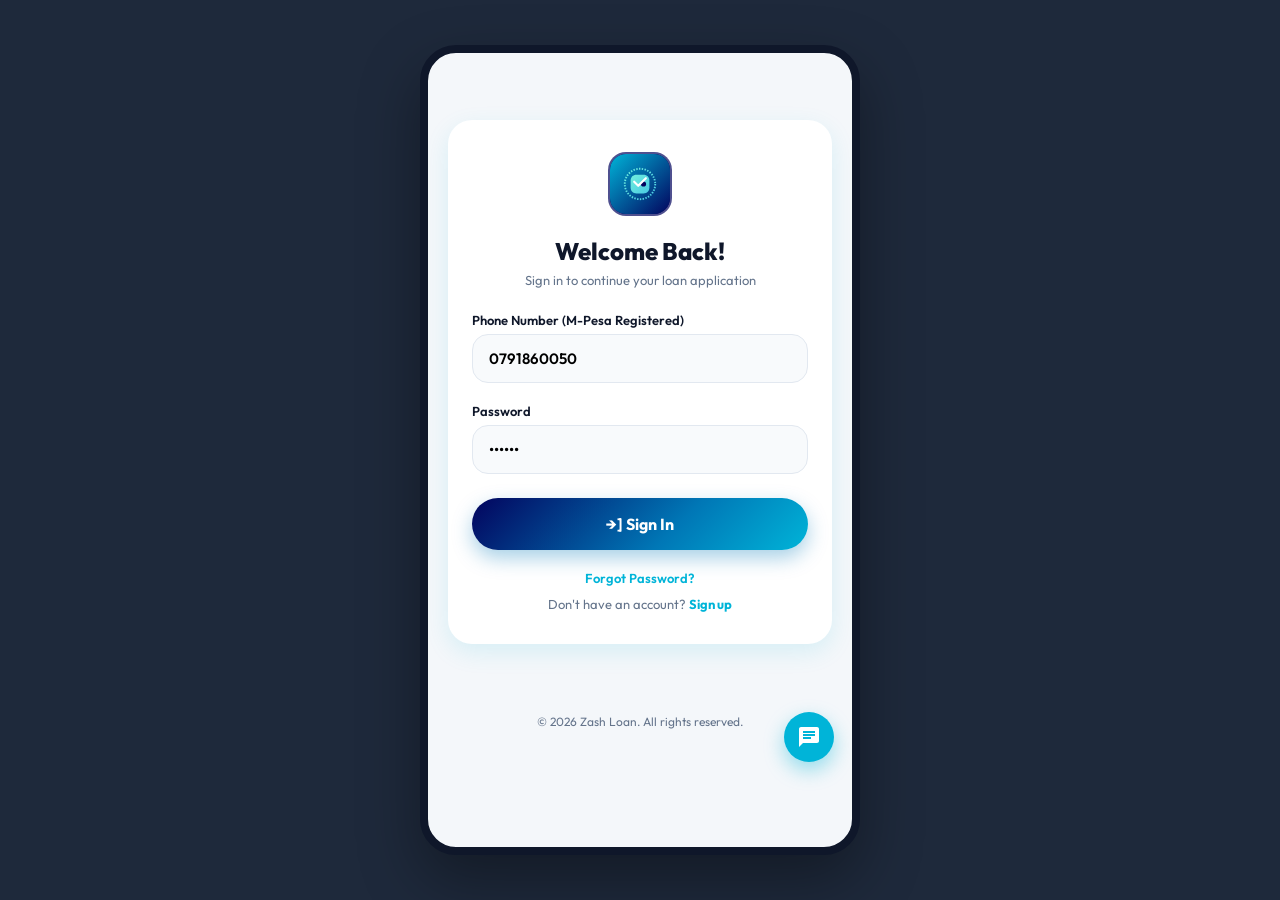
==== approved.html @ e234482e "Initial commit: Zash Loan App multi-page PWA" ====
<!DOCTYPE html>
<html lang="en">
<head>
  <meta charset="UTF-8">
  <meta name="viewport" content="width=device-width, initial-scale=1.0, maximum-scale=1.0, user-scalable=no">
  <title>Zash Loan - Loan Approved</title>
  
  <!-- PWA Manifest & Meta -->
  <link rel="manifest" href="manifest.json">
  <meta name="theme-color" content="#00b4d8">
  <meta name="apple-mobile-web-app-capable" content="yes">
  <meta name="apple-mobile-web-app-status-bar-style" content="black-translucent">
  <meta name="apple-mobile-web-app-title" content="Zash Loan">
  <link rel="apple-touch-icon" href="icon.svg">
  <link rel="icon" type="image/svg+xml" href="icon.svg">

  <!-- CSS Stylesheet -->
  <link rel="stylesheet" href="styles.css">
</head>
<body>

  <!-- Main Mobile App Container -->
  <div class="app-container">

    <!-- ==================== CONGRATULATIONS APPROVAL (IMAGE 2) ==================== -->
    <div id="screenCongrats" class="view-screen active">
      <div style="padding: 16px 20px 0 20px;">
        <a href="dashboard.html" class="back-btn" style="text-decoration: none; display: inline-flex; align-items: center;">
          <svg viewBox="0 0 24 24" width="20" height="20" fill="currentColor"><path d="M20 11H7.83l5.59-5.59L12 4l-8 8 8 8 1.41-1.41L7.83 13H20v-2z"/></svg>
          <span style="margin-left: 6px; font-size: 14px; font-weight: 600;">Back</span>
        </a>
      </div>

      <div class="congrats-card">
        <div class="congrats-icon-circle">
          <svg viewBox="0 0 24 24" width="36" height="36" fill="currentColor"><path d="M12 2C6.48 2 2 6.48 2 12s4.48 10 10 10 10-4.48 10-10S17.52 2 12 2zm-2 15l-5-5 1.41-1.41L10 14.17l7.59-7.59L19 8l-9 9z"/></svg>
        </div>

        <h2 class="congrats-title">Congratulations!</h2>
        <p class="congrats-sub">Your loan application has been approved</p>

        <div class="approved-limit-badge-card">
          <h5>Your Loan Limit</h5>
          <h2>KES <span class="maxLoanLimitDisplay">15,750</span></h2>
        </div>

        <div class="info-gray-box">
          You can now borrow any amount up to your approved limit. Choose the amount you need in the next step.
        </div>

        <a href="loan-select.html" class="btn-primary-gradient" style="margin: 0; width: 100%; text-decoration: none; display: block; box-sizing: border-box; text-align: center;">
          Choose Loan Amount &rarr;
        </a>
      </div>

      <div class="app-footer">
        <p>&copy; 2026 Zash Loan. All rights reserved.</p>
        <div class="footer-links">
          <a href="#" class="footer-link" onclick="openTermsModal()">📄 Terms &amp; Conditions</a>
          <a href="mailto:support@zashloan.co.ke" class="footer-link">✉️ support@zashloan.co.ke</a>
        </div>
      </div>
    </div>

    <!-- Floating Chat Widget Button -->
    <button class="floating-chat-btn" id="floatingChatBtn" onclick="openChatModal()" title="Support Chat">
      <svg viewBox="0 0 24 24"><path d="M20 2H4c-1.1 0-1.99.9-1.99 2L2 22l4-4h14c1.1 0 2-.9 2-2V4c0-1.1-.9-2-2-2zM6 9h12v2H6V9zm8 5H6v-2h8v2zm4-6H6V6h12v2z"/></svg>
    </button>

    <!-- Bottom Navigation Bar -->
    <nav class="bottom-nav-bar">
      <a href="dashboard.html" class="nav-item">
        <svg viewBox="0 0 24 24"><path d="M10 20v-6h4v6h5v-8h3L12 3 2 12h3v8z"/></svg>
        <span>Home</span>
      </a>
      <a href="loan-select.html" class="nav-item active">
        <svg viewBox="0 0 24 24"><path d="M21 18v1c0 1.1-.9 2-2 2H5c-1.11 0-2-.9-2-2V5c0-1.1.89-2 2-2h14c1.1 0 2 .9 2 2v1h-9c-1.11 0-2 .9-2 2v8c0 1.1.89 2 2 2h9zm-9-2h10V8H12v8zm4-2.5c-.83 0-1.5-.67-1.5-1.5s.67-1.5 1.5-1.5 1.5.67 1.5 1.5-.67 1.5-1.5 1.5z"/></svg>
        <span>Loans</span>
      </a>
      <a href="savings.html" class="nav-item">
        <svg viewBox="0 0 24 24"><path d="M19 14V6c0-1.1-.9-2-2-2H3c-1.1 0-2 .9-2 2v12c0 1.1.9 2 2 2h14c1.1 0 2-.9 2-2v-2h2v-2h-2zm-2 4H3V6h14v12zm-3-7c0-1.66-1.34-3-3-3s-3 1.34-3 3 1.34 3 3 3 3-1.34 3-3z"/></svg>
        <span>Savings</span>
      </a>
      <div class="nav-item" onclick="openProfileModal()">
        <svg viewBox="0 0 24 24"><path d="M12 12c2.21 0 4-1.79 4-4s-1.79-4-4-4-4 1.79-4 4 1.79 4 4 4zm0 2c-2.67 0-8 1.34-8 4v2h16v-2c0-2.66-5.33-4-8-4z"/></svg>
        <span>Profile</span>
      </div>
    </nav>

  </div>

  <!-- Modals -->
  <div id="profileModal" class="modal-overlay">
    <div class="modal-content" style="text-align: center; max-width: 380px;">
      <div class="user-avatar-badge" style="width: 72px; height: 72px; font-size: 24px; margin: 0 auto 12px auto; border-radius: 20px;">
        <img src="icon.svg" alt="Avatar">
      </div>
      <h3 style="font-size: 20px; font-weight: 800;" class="userNameText">ROWAN KIBET</h3>
      <p style="font-size: 13px; color: var(--text-muted); margin-bottom: 20px;">0791860050 • Verified User</p>

      <div style="background: #f8fafc; border-radius: 16px; padding: 16px; text-align: left; margin-bottom: 20px;">
        <div style="display: flex; justify-content: space-between; margin-bottom: 10px; font-size: 13px;">
          <span style="color: var(--text-muted);">Credit Rating:</span>
          <span style="font-weight: 700; color: #10b981;">Excellent (850/900)</span>
        </div>
        <div style="display: flex; justify-content: space-between; margin-bottom: 10px; font-size: 13px;">
          <span style="color: var(--text-muted);">Max Limit:</span>
          <span style="font-weight: 700;">KES <span class="maxLoanLimitDisplay">15,750</span></span>
        </div>
      </div>

      <div style="display: flex; gap: 10px;">
        <button class="btn-cyan-solid" style="flex: 1;" onclick="closeModal('profileModal')">Close</button>
        <button class="btn-outline-cyan" style="flex: 1; border-color: #ef4444; color: #ef4444;" onclick="handleSignOut()">Sign Out</button>
      </div>
    </div>
  </div>

  <div id="termsModal" class="modal-overlay">
    <div class="modal-content" style="text-align: left; max-width: 400px;">
      <h3 style="font-size: 18px; font-weight: 800; margin-bottom: 12px;">Terms &amp; Conditions</h3>
      <div style="max-height: 250px; overflow-y: auto; font-size: 12px; color: var(--text-muted); line-height: 1.6; margin-bottom: 16px;">
        <p>1. <b>Loan Limit &amp; Eligibility:</b> Loan limits are generated automatically based on system risk score.</p>
        <p style="margin-top: 8px;">2. <b>Savings Deposit:</b> A 5% security savings deposit is required to unlock your approved loan amount. Savings earn 10% APY interest.</p>
      </div>
      <button class="btn-cyan-solid" onclick="closeModal('termsModal')">I Understand</button>
    </div>
  </div>

  <!-- App Script -->
  <script src="app.js"></script>
</body>
</html>
---- styles.css ----
/* Zash Loan App - Main Design System & CSS */
@import url('https://fonts.googleapis.com/css2?family=Outfit:wght@300;400;500;600;700;800&family=Plus+Jakarta+Sans:wght@400;500;600;700&display=swap');

:root {
  --primary-cyan: #00b4d8;
  --primary-dark: #0077b6;
  --navy-dark: #03045e;
  --accent-teal: #00d2d3;
  --light-cyan: #e0f7fa;
  --light-bg: #f4f7fa;
  --card-bg: #ffffff;
  --text-main: #0f172a;
  --text-muted: #64748b;
  --text-light: #94a3b8;
  --border-color: #e2e8f0;
  --radius-sm: 8px;
  --radius-md: 16px;
  --radius-lg: 24px;
  --radius-pill: 9999px;
  --shadow-sm: 0 2px 8px rgba(0, 0, 0, 0.04);
  --shadow-md: 0 8px 24px rgba(0, 180, 216, 0.12);
  --shadow-lg: 0 16px 40px rgba(0, 180, 216, 0.18);
  --font-main: 'Outfit', 'Plus Jakarta Sans', -apple-system, sans-serif;
}

/* Base Styles */
* {
  box-sizing: border-box;
  margin: 0;
  padding: 0;
  font-family: var(--font-main);
  -webkit-tap-highlight-color: transparent;
}

body {
  background-color: #1e293b;
  color: var(--text-main);
  display: flex;
  justify-content: center;
  align-items: center;
  min-height: 100vh;
  padding: 0;
  overflow-x: hidden;
}

/* App Container (Mobile Frame on Desktop, Native on Mobile) */
.app-container {
  width: 100%;
  max-width: 440px;
  height: 100vh;
  max-height: 920px;
  background-color: var(--light-bg);
  position: relative;
  overflow-y: auto;
  overflow-x: hidden;
  box-shadow: 0 25px 60px rgba(0, 0, 0, 0.35);
  display: flex;
  flex-direction: column;
}

@media (max-width: 480px) {
  .app-container {
    max-height: 100vh;
    border-radius: 0;
  }
}

@media (min-width: 481px) {
  .app-container {
    border-radius: 36px;
    height: 90vh;
    border: 8px solid #0f172a;
  }
}

/* App Views Container */
.view-screen {
  display: none;
  flex-direction: column;
  min-height: 100%;
  padding-bottom: 90px;
  opacity: 0;
  transition: opacity 0.25s ease-in-out;
}

.view-screen.active {
  display: flex;
  opacity: 1;
}

/* Top Banner Header */
.top-header-banner {
  background: linear-gradient(135deg, #00b4d8 0%, #0096c7 60%, #0077b6 100%);
  color: #ffffff;
  padding: 24px 20px 48px 20px;
  border-bottom-left-radius: 28px;
  border-bottom-right-radius: 28px;
  position: relative;
}

.nav-header {
  display: flex;
  align-items: center;
  justify-content: space-between;
  margin-bottom: 20px;
}

.nav-header-left {
  display: flex;
  align-items: center;
  gap: 12px;
}

.back-btn, .icon-btn {
  background: rgba(255, 255, 255, 0.2);
  border: none;
  color: #ffffff;
  width: 38px;
  height: 38px;
  border-radius: 12px;
  display: flex;
  align-items: center;
  justify-content: center;
  cursor: pointer;
  backdrop-filter: blur(8px);
  transition: all 0.2s ease;
}

.back-btn:hover, .icon-btn:hover {
  background: rgba(255, 255, 255, 0.35);
  transform: scale(1.04);
}

.user-avatar-badge {
  width: 42px;
  height: 42px;
  border-radius: 12px;
  background: #03045e;
  display: flex;
  align-items: center;
  justify-content: center;
  font-weight: 700;
  color: #72efdd;
  font-size: 14px;
  border: 2px solid rgba(255, 255, 255, 0.3);
  overflow: hidden;
}

.user-avatar-badge img {
  width: 100%;
  height: 100%;
  object-fit: cover;
}

.user-welcome-text h4 {
  font-size: 13px;
  font-weight: 400;
  opacity: 0.85;
}

.user-welcome-text h3 {
  font-size: 17px;
  font-weight: 700;
}

.limit-display-card {
  text-align: center;
  margin-top: 10px;
}

.limit-label {
  font-size: 13px;
  font-weight: 500;
  opacity: 0.9;
  letter-spacing: 0.3px;
}

.limit-amount-row {
  display: flex;
  align-items: center;
  justify-content: center;
  gap: 8px;
  margin: 6px 0;
}

.limit-amount {
  font-size: 32px;
  font-weight: 800;
  letter-spacing: -0.5px;
}

.eye-toggle {
  background: none;
  border: none;
  color: rgba(255, 255, 255, 0.85);
  cursor: pointer;
  font-size: 18px;
}

.savings-sub-pill {
  display: inline-flex;
  align-items: center;
  gap: 6px;
  background: rgba(255, 255, 255, 0.18);
  padding: 4px 14px;
  border-radius: var(--radius-pill);
  font-size: 13px;
  font-weight: 500;
  backdrop-filter: blur(6px);
}

/* Action Quick Icons Bar */
.quick-icon-grid {
  display: grid;
  grid-template-columns: repeat(3, 1fr);
  gap: 12px;
  margin-top: 20px;
}

.quick-icon-item {
  background: rgba(255, 255, 255, 0.22);
  border-radius: 16px;
  padding: 12px 8px;
  text-align: center;
  color: white;
  cursor: pointer;
  backdrop-filter: blur(10px);
  transition: transform 0.2s ease, background 0.2s ease;
  border: 1px solid rgba(255, 255, 255, 0.2);
}

.quick-icon-item:hover {
  transform: translateY(-2px);
  background: rgba(255, 255, 255, 0.32);
}

.quick-icon-item svg {
  width: 22px;
  height: 22px;
  margin-bottom: 4px;
  fill: currentColor;
}

.quick-icon-item span {
  display: block;
  font-size: 12px;
  font-weight: 600;
}

/* Content Container Card overlapping header */
.overlap-card-container {
  margin: -24px 16px 0 16px;
  background: var(--card-bg);
  border-radius: var(--radius-lg);
  padding: 24px 20px;
  box-shadow: var(--shadow-md);
  position: relative;
  z-index: 2;
}

.card-title {
  font-size: 18px;
  font-weight: 700;
  color: var(--text-main);
  margin-bottom: 16px;
}

/* Loan Amount Input Box */
.amount-display-box {
  background: #f8fafc;
  border: 1.5px solid #e2e8f0;
  border-radius: var(--radius-md);
  padding: 20px 16px;
  text-align: center;
  margin-bottom: 20px;
}

.amount-display-box span {
  font-size: 12px;
  font-weight: 500;
  color: var(--text-muted);
  display: block;
  margin-bottom: 6px;
}

.amount-input-val {
  width: 100%;
  background: transparent;
  border: none;
  text-align: center;
  font-size: 34px;
  font-weight: 800;
  color: var(--text-main);
  outline: none;
}

/* Slider Component */
.slider-wrapper {
  margin-bottom: 24px;
}

.custom-range-slider {
  -webkit-appearance: none;
  width: 100%;
  height: 8px;
  border-radius: 4px;
  background: linear-gradient(to right, #00b4d8 0%, #00b4d8 50%, #03045e 50%, #03045e 100%);
  outline: none;
  cursor: pointer;
}

.custom-range-slider::-webkit-slider-thumb {
  -webkit-appearance: none;
  width: 24px;
  height: 24px;
  border-radius: 50%;
  background: #ffffff;
  border: 4px solid #00b4d8;
  box-shadow: 0 2px 8px rgba(0, 180, 216, 0.4);
  cursor: pointer;
  transition: transform 0.15s ease;
}

.custom-range-slider::-webkit-slider-thumb:hover {
  transform: scale(1.15);
}

.slider-limits {
  display: flex;
  justify-content: space-between;
  font-size: 12px;
  font-weight: 600;
  color: var(--text-light);
  margin-top: 8px;
}

/* Percentage Quick Buttons */
.percentage-presets {
  display: grid;
  grid-template-columns: repeat(4, 1fr);
  gap: 10px;
  margin-bottom: 24px;
}

.preset-pill-btn {
  background: #ffffff;
  border: 1.5px solid #00b4d8;
  color: #00b4d8;
  font-weight: 700;
  font-size: 13px;
  padding: 8px 0;
  border-radius: var(--radius-pill);
  cursor: pointer;
  transition: all 0.2s ease;
  text-align: center;
}

.preset-pill-btn:hover, .preset-pill-btn.active {
  background: #00b4d8;
  color: #ffffff;
  box-shadow: 0 4px 12px rgba(0, 180, 216, 0.3);
}

/* Loan Summary Card */
.summary-box {
  background: #ffffff;
  border-radius: var(--radius-lg);
  padding: 20px;
  margin: 16px;
  box-shadow: var(--shadow-sm);
  border: 1px solid #f1f5f9;
}

.summary-title {
  font-size: 16px;
  font-weight: 700;
  color: var(--text-main);
  margin-bottom: 14px;
}

.summary-row {
  display: flex;
  justify-content: space-between;
  align-items: center;
  margin-bottom: 12px;
  font-size: 14px;
}

.summary-row .label {
  color: var(--text-muted);
  font-weight: 500;
}

.summary-row .value {
  font-weight: 700;
  color: var(--text-main);
}

.summary-row.highlight .value {
  color: #00b4d8;
  font-size: 16px;
  font-weight: 800;
}

/* Savings Alert Banner */
.savings-alert-box {
  margin: 16px;
  background: #e0f7fa;
  border-radius: var(--radius-md);
  padding: 14px 16px;
  display: flex;
  align-items: flex-start;
  gap: 12px;
  color: #006064;
  font-size: 13px;
  line-height: 1.4;
  font-weight: 500;
}

.savings-alert-box svg {
  width: 22px;
  height: 22px;
  fill: #00838f;
  flex-shrink: 0;
  margin-top: 1px;
}

/* Primary Action Gradient Button */
.btn-primary-gradient {
  margin: 16px;
  width: calc(100% - 32px);
  padding: 16px;
  background: linear-gradient(135deg, #03045e 0%, #0077b6 60%, #00b4d8 100%);
  color: #ffffff;
  border: none;
  border-radius: var(--radius-pill);
  font-size: 16px;
  font-weight: 700;
  cursor: pointer;
  display: flex;
  align-items: center;
  justify-content: center;
  gap: 10px;
  box-shadow: 0 8px 20px rgba(0, 119, 182, 0.35);
  transition: transform 0.2s ease, box-shadow 0.2s ease;
}

.btn-primary-gradient:hover {
  transform: translateY(-2px);
  box-shadow: 0 12px 24px rgba(0, 119, 182, 0.45);
}

.btn-primary-gradient:active {
  transform: translateY(0);
}

/* Footer Section */
.app-footer {
  text-align: center;
  padding: 24px 16px 36px 16px;
  color: var(--text-muted);
  font-size: 12px;
}

.app-footer p {
  margin-bottom: 8px;
}

.footer-links {
  display: flex;
  align-items: center;
  justify-content: center;
  gap: 16px;
  margin-top: 8px;
}

.footer-link {
  color: var(--text-muted);
  text-decoration: none;
  font-weight: 500;
  display: inline-flex;
  align-items: center;
  gap: 4px;
}

.footer-link:hover {
  color: #00b4d8;
}

/* Dashboard Views Specific */
.dash-header {
  background: #ffffff;
  padding: 20px 20px 16px 20px;
  display: flex;
  align-items: center;
  justify-content: space-between;
  border-bottom: 1px solid #f1f5f9;
}

.dash-brand {
  display: flex;
  align-items: center;
  gap: 10px;
}

.dash-logo-img {
  width: 36px;
  height: 36px;
  border-radius: 10px;
}

.dash-brand-name {
  font-weight: 800;
  font-size: 18px;
  color: var(--text-main);
}

.dash-greeting-sec {
  padding: 20px 20px 10px 20px;
}

.dash-greeting-sec h2 {
  font-size: 22px;
  font-weight: 800;
  color: var(--text-main);
}

.dash-greeting-sec p {
  font-size: 13px;
  color: var(--text-muted);
}

/* Quick Actions Grid (4 Items) */
.dashboard-actions-grid {
  display: grid;
  grid-template-columns: repeat(2, 1fr);
  gap: 14px;
  padding: 10px 20px;
}

.dash-action-card {
  background: #ffffff;
  border-radius: var(--radius-md);
  padding: 16px;
  box-shadow: var(--shadow-sm);
  border: 1px solid #f1f5f9;
  cursor: pointer;
  transition: transform 0.2s ease, box-shadow 0.2s ease;
  position: relative;
}

.dash-action-card:hover {
  transform: translateY(-2px);
  box-shadow: var(--shadow-md);
}

.action-card-icon {
  width: 36px;
  height: 36px;
  border-radius: 10px;
  background: #e0f7fa;
  color: #00b4d8;
  display: flex;
  align-items: center;
  justify-content: center;
  margin-bottom: 10px;
}

.dash-action-card h4 {
  font-size: 14px;
  font-weight: 700;
  color: var(--text-main);
  margin-bottom: 2px;
}

.dash-action-card p {
  font-size: 11px;
  color: var(--text-muted);
}

.card-top-arrow {
  position: absolute;
  top: 14px;
  right: 14px;
  color: #00b4d8;
  font-size: 12px;
}

/* Cyan Savings Card Banner */
.savings-card-banner {
  margin: 10px 20px 16px 20px;
  background: linear-gradient(135deg, #00b4d8 0%, #00d2d3 100%);
  border-radius: var(--radius-lg);
  padding: 20px;
  color: white;
  box-shadow: 0 10px 25px rgba(0, 180, 216, 0.25);
  position: relative;
  overflow: hidden;
}

.savings-card-top {
  display: flex;
  align-items: center;
  justify-content: space-between;
  margin-bottom: 12px;
}

.savings-card-top-left {
  display: flex;
  align-items: center;
  gap: 8px;
  font-size: 11px;
  font-weight: 700;
  letter-spacing: 0.5px;
  opacity: 0.95;
}

.btn-white-pill {
  background: #ffffff;
  color: #0096c7;
  font-weight: 700;
  font-size: 12px;
  padding: 6px 14px;
  border-radius: var(--radius-pill);
  border: none;
  cursor: pointer;
  transition: transform 0.2s ease;
}

.btn-white-pill:hover {
  transform: scale(1.05);
}

.savings-card-val {
  font-size: 26px;
  font-weight: 800;
}

.savings-card-val span {
  font-size: 13px;
  font-weight: 600;
  opacity: 0.9;
  margin-left: 4px;
}

.savings-card-sub {
  font-size: 12px;
  opacity: 0.85;
  margin-top: 4px;
}

/* Discover Loan Banner */
.discover-loan-card {
  margin: 0 20px 16px 20px;
  background: #ffffff;
  border-radius: var(--radius-lg);
  padding: 20px;
  box-shadow: var(--shadow-sm);
  border: 1px solid #f1f5f9;
}

.discover-loan-header {
  display: flex;
  justify-content: space-between;
  align-items: flex-start;
  margin-bottom: 6px;
}

.discover-loan-header h4 {
  font-size: 12px;
  color: var(--text-muted);
  text-transform: uppercase;
  letter-spacing: 0.5px;
}

.discover-loan-card h3 {
  font-size: 16px;
  font-weight: 800;
  margin-bottom: 6px;
}

.discover-loan-card p {
  font-size: 12px;
  color: var(--text-muted);
  margin-bottom: 14px;
  line-height: 1.4;
}

.btn-cyan-solid {
  width: 100%;
  padding: 12px;
  background: #00b4d8;
  color: white;
  border: none;
  border-radius: var(--radius-md);
  font-weight: 700;
  font-size: 14px;
  cursor: pointer;
  transition: background 0.2s ease;
}

.btn-cyan-solid:hover {
  background: #0096c7;
}

/* Status Cards (No active loan / Activity) */
.status-card {
  margin: 0 20px 16px 20px;
  background: #ffffff;
  border-radius: var(--radius-lg);
  padding: 24px 20px;
  text-align: center;
  box-shadow: var(--shadow-sm);
  border: 1px solid #f1f5f9;
}

.status-card-icon {
  width: 48px;
  height: 48px;
  border-radius: 50%;
  background: #f1f5f9;
  color: var(--text-muted);
  display: flex;
  align-items: center;
  justify-content: center;
  margin: 0 auto 12px auto;
}

.status-card h4 {
  font-size: 15px;
  font-weight: 700;
  margin-bottom: 4px;
}

.status-card p {
  font-size: 12px;
  color: var(--text-muted);
  margin-bottom: 14px;
}

.btn-outline-cyan {
  padding: 8px 20px;
  border: 1.5px solid #00b4d8;
  color: #00b4d8;
  background: transparent;
  border-radius: var(--radius-md);
  font-weight: 700;
  font-size: 13px;
  cursor: pointer;
}

/* Bottom Navigation Bar */
.bottom-nav-bar {
  position: absolute;
  bottom: 0;
  left: 0;
  right: 0;
  height: 70px;
  background: #ffffff;
  border-top: 1px solid #e2e8f0;
  display: grid;
  grid-template-columns: repeat(4, 1fr);
  align-items: center;
  z-index: 10;
}

.nav-item {
  display: flex;
  flex-direction: column;
  align-items: center;
  justify-content: center;
  gap: 4px;
  color: var(--text-muted);
  text-decoration: none;
  cursor: pointer;
  font-size: 11px;
  font-weight: 600;
  transition: color 0.2s ease;
}

.nav-item svg {
  width: 22px;
  height: 22px;
  fill: currentColor;
}

.nav-item.active {
  color: #00b4d8;
}

/* Floating Chat Bubble Widget */
.floating-chat-btn {
  position: absolute;
  bottom: 85px;
  right: 18px;
  width: 50px;
  height: 50px;
  border-radius: 50%;
  background: #00b4d8;
  color: white;
  display: flex;
  align-items: center;
  justify-content: center;
  box-shadow: 0 8px 20px rgba(0, 180, 216, 0.4);
  cursor: pointer;
  z-index: 12;
  border: none;
  transition: transform 0.2s ease;
}

.floating-chat-btn:hover {
  transform: scale(1.08);
}

.floating-chat-btn svg {
  width: 24px;
  height: 24px;
  fill: currentColor;
}

/* Congratulations Approval Screen (`Image 2`) */
.congrats-card {
  margin: 40px 20px 20px 20px;
  background: #ffffff;
  border-radius: var(--radius-lg);
  padding: 32px 24px;
  text-align: center;
  box-shadow: var(--shadow-md);
}

.congrats-icon-circle {
  width: 72px;
  height: 72px;
  border-radius: 50%;
  background: linear-gradient(135deg, #00b4d8 0%, #0077b6 100%);
  color: white;
  display: flex;
  align-items: center;
  justify-content: center;
  margin: 0 auto 20px auto;
  box-shadow: 0 10px 25px rgba(0, 180, 216, 0.3);
}

.congrats-title {
  font-size: 26px;
  font-weight: 800;
  margin-bottom: 8px;
  color: var(--text-main);
}

.congrats-sub {
  font-size: 14px;
  color: var(--text-muted);
  margin-bottom: 24px;
}

.approved-limit-badge-card {
  background: linear-gradient(135deg, #03045e 0%, #0077b6 50%, #00b4d8 100%);
  border-radius: 20px;
  padding: 24px;
  color: white;
  margin-bottom: 20px;
}

.approved-limit-badge-card h5 {
  font-size: 13px;
  font-weight: 500;
  opacity: 0.9;
  margin-bottom: 8px;
}

.approved-limit-badge-card h2 {
  font-size: 34px;
  font-weight: 800;
}

.info-gray-box {
  background: #f8fafc;
  border-radius: var(--radius-md);
  padding: 16px;
  font-size: 13px;
  color: var(--text-muted);
  margin-bottom: 24px;
  line-height: 1.5;
}

/* Secure Your Loan / M-Pesa Screen (`Image 5`) */
.secure-loan-card {
  margin: 20px;
  background: #ffffff;
  border-radius: var(--radius-lg);
  padding: 24px 20px;
  box-shadow: var(--shadow-sm);
  border: 1px solid #f1f5f9;
}

.wallet-badge-icon {
  width: 52px;
  height: 52px;
  border-radius: 14px;
  background: #e0f7fa;
  color: #00b4d8;
  display: flex;
  align-items: center;
  justify-content: center;
  margin: 0 auto 16px auto;
}

.form-group {
  margin-bottom: 20px;
  text-align: left;
}

.form-group label {
  display: block;
  font-size: 13px;
  font-weight: 700;
  margin-bottom: 6px;
  color: var(--text-main);
}

.input-with-icon {
  position: relative;
}

.input-with-icon svg {
  position: absolute;
  left: 14px;
  top: 50%;
  transform: translateY(-50%);
  width: 20px;
  height: 20px;
  fill: var(--text-muted);
}

.form-input {
  width: 100%;
  padding: 14px 14px 14px 44px;
  border: 1.5px solid #e2e8f0;
  border-radius: var(--radius-md);
  font-size: 15px;
  font-weight: 600;
  outline: none;
  transition: border-color 0.2s ease;
}

.form-input:focus {
  border-color: #00b4d8;
  box-shadow: 0 0 0 3px rgba(0, 180, 216, 0.15);
}

.input-hint {
  font-size: 11px;
  color: var(--text-muted);
  margin-top: 4px;
  display: block;
}

/* Modals & Overlays */
.modal-overlay {
  position: fixed;
  top: 0;
  left: 0;
  right: 0;
  bottom: 0;
  background: rgba(15, 23, 42, 0.75);
  backdrop-filter: blur(6px);
  display: none;
  align-items: center;
  justify-content: center;
  z-index: 100;
  padding: 20px;
}

.modal-overlay.active {
  display: flex;
}

.modal-content {
  background: white;
  border-radius: 28px;
  width: 100%;
  max-width: 380px;
  padding: 28px 24px;
  text-align: center;
  animation: modalPop 0.3s cubic-bezier(0.175, 0.885, 0.32, 1.275);
}

@keyframes modalPop {
  0% { transform: scale(0.85); opacity: 0; }
  100% { transform: scale(1); opacity: 1; }
}

.spinner-ring {
  width: 50px;
  height: 50px;
  border: 4px solid #e0f7fa;
  border-top: 4px solid #00b4d8;
  border-radius: 50%;
  animation: spin 1s linear infinite;
  margin: 0 auto 16px auto;
}

@keyframes spin {
  0% { transform: rotate(0deg); }
  100% { transform: rotate(360deg); }
}

/* PWA Installation Banner Top Bar */
.pwa-install-bar {
  background: #03045e;
  color: white;
  padding: 10px 16px;
  display: flex;
  align-items: center;
  justify-content: space-between;
  font-size: 12px;
  font-weight: 600;
}

.btn-install-pwa {
  background: #00b4d8;
  color: white;
  border: none;
  padding: 6px 14px;
  border-radius: var(--radius-pill);
  font-size: 11px;
  font-weight: 700;
  cursor: pointer;
}
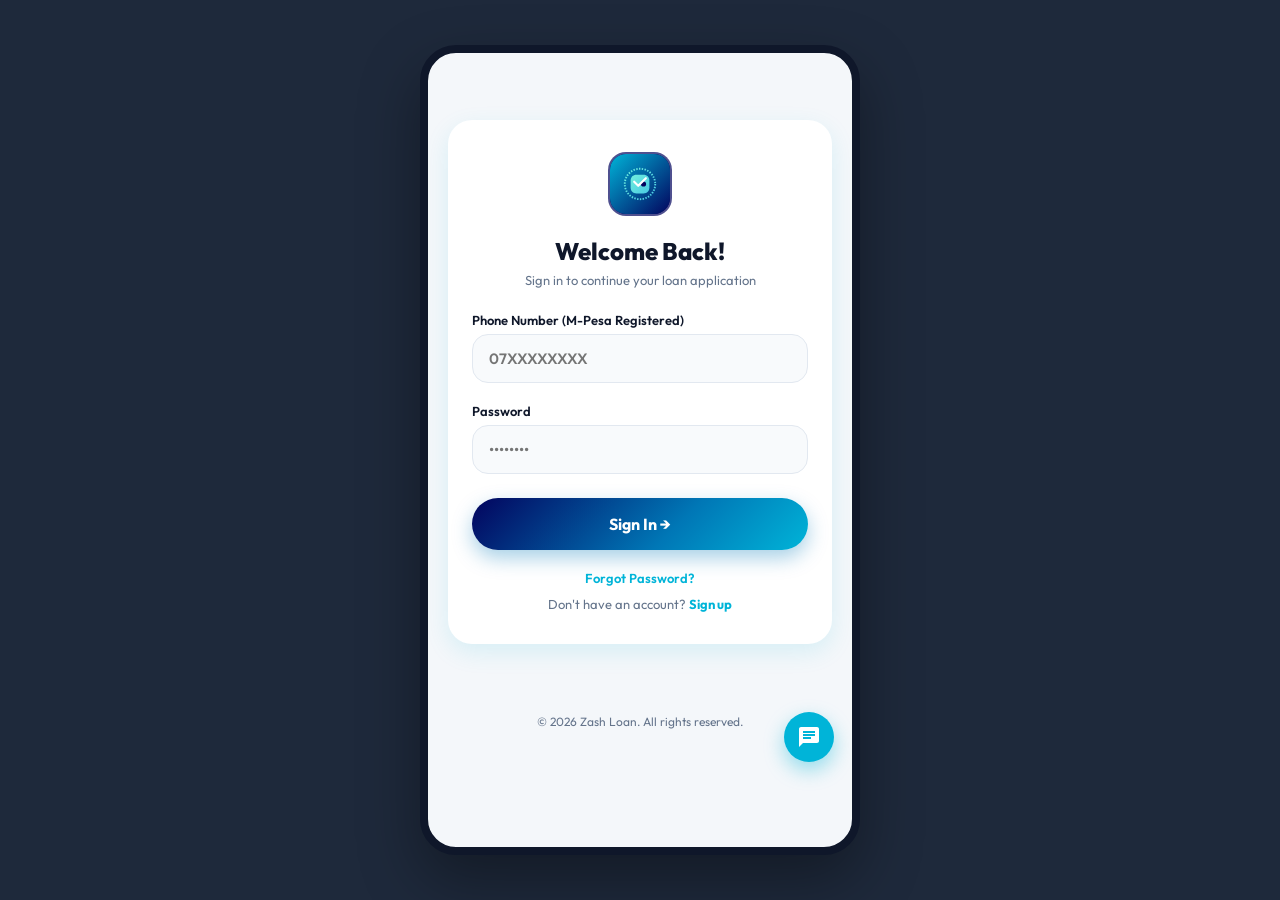
==== commit 646dd324: "Fix: no prefilled data for new users, loan limit loads from real account data only" ====
--- a/approved.html
+++ b/approved.html
@@ -2,9 +2,9 @@
 <html lang="en">
 <head>
   <meta charset="UTF-8">
-  <meta name="viewport" content="width=device-width, initial-scale=1.0, maximum-scale=1.0, user-scalable=no">
-  <title>Zash Loan - Loan Approved</title>
-  
+  <meta name="viewport" content="width=device-width, initial-scale=1.0">
+  <title>Zash Loan - Loan Approved 🎉</title>
+
   <!-- PWA Manifest & Meta -->
   <link rel="manifest" href="manifest.json">
   <meta name="theme-color" content="#00b4d8">
@@ -16,47 +16,285 @@
 
   <!-- CSS Stylesheet -->
   <link rel="stylesheet" href="styles.css">
+
+  <style>
+    /* ---- Approved page overrides ---- */
+    body { overflow: hidden; }
+
+    .approved-wrapper {
+      flex: 1;
+      display: flex;
+      flex-direction: column;
+      align-items: center;
+      justify-content: center;
+      padding: 20px 20px 10px;
+      position: relative;
+      overflow: hidden;
+      text-align: center;
+    }
+
+    /* Animated radial glow background */
+    .approved-wrapper::before {
+      content: '';
+      position: absolute;
+      inset: 0;
+      background: radial-gradient(ellipse at 50% 30%, rgba(0,180,216,0.15) 0%, transparent 70%);
+      pointer-events: none;
+    }
+
+    /* Confetti burst animation */
+    @keyframes pop-in {
+      0%   { transform: scale(0) rotate(-20deg); opacity: 0; }
+      70%  { transform: scale(1.15) rotate(5deg); }
+      100% { transform: scale(1) rotate(0deg); opacity: 1; }
+    }
+    @keyframes float {
+      0%, 100% { transform: translateY(0); }
+      50%       { transform: translateY(-8px); }
+    }
+    @keyframes pulse-ring {
+      0%   { box-shadow: 0 0 0 0 rgba(0,180,216,0.4); }
+      70%  { box-shadow: 0 0 0 20px rgba(0,180,216,0); }
+      100% { box-shadow: 0 0 0 0 rgba(0,180,216,0); }
+    }
+    @keyframes confetti-fall {
+      0%   { opacity: 1; transform: translateY(-30px) rotate(0deg); }
+      100% { opacity: 0; transform: translateY(80px) rotate(360deg); }
+    }
+
+    .approved-icon-wrap {
+      animation: pop-in 0.6s cubic-bezier(0.36, 0.07, 0.19, 0.97) both;
+      margin-bottom: 18px;
+      position: relative;
+    }
+    .approved-icon-circle {
+      width: 100px;
+      height: 100px;
+      border-radius: 50%;
+      background: linear-gradient(135deg, #00b4d8, #0077b6);
+      display: flex;
+      align-items: center;
+      justify-content: center;
+      margin: 0 auto;
+      animation: pulse-ring 2s ease-in-out infinite, float 3s ease-in-out infinite;
+      font-size: 44px;
+      box-shadow: 0 12px 40px rgba(0,180,216,0.35);
+    }
+
+    /* Confetti dots */
+    .confetti-dot {
+      position: absolute;
+      width: 8px; height: 8px;
+      border-radius: 2px;
+      animation: confetti-fall 2.5s ease-out infinite;
+    }
+    .confetti-dot:nth-child(1)  { left: 5%;  top: 10%; background:#00b4d8; animation-delay:0s; }
+    .confetti-dot:nth-child(2)  { left: 20%; top: 5%;  background:#ffd166; animation-delay:0.4s; transform:rotate(45deg); }
+    .confetti-dot:nth-child(3)  { left: 80%; top: 8%;  background:#06d6a0; animation-delay:0.2s; }
+    .confetti-dot:nth-child(4)  { left: 90%; top: 20%; background:#ef4444; animation-delay:0.7s; transform:rotate(30deg); }
+    .confetti-dot:nth-child(5)  { left: 50%; top: 2%;  background:#a78bfa; animation-delay:0.1s; }
+    .confetti-dot:nth-child(6)  { left: 65%; top: 6%;  background:#00b4d8; animation-delay:0.9s; border-radius:50%; }
+    .confetti-dot:nth-child(7)  { left: 35%; top: 3%;  background:#ffd166; animation-delay:0.5s; border-radius:50%; }
+    .confetti-dot:nth-child(8)  { left: 10%; top: 25%; background:#06d6a0; animation-delay:1.1s; }
+
+    .approved-title {
+      font-size: 28px;
+      font-weight: 900;
+      background: linear-gradient(135deg, #00b4d8, #0077b6);
+      -webkit-background-clip: text;
+      -webkit-text-fill-color: transparent;
+      background-clip: text;
+      margin-bottom: 6px;
+      letter-spacing: -0.5px;
+    }
+    .approved-subtitle {
+      font-size: 14px;
+      color: var(--text-muted);
+      margin-bottom: 22px;
+      line-height: 1.5;
+    }
+
+    /* Main limit badge */
+    .limit-card {
+      background: linear-gradient(135deg, #0077b6, #00b4d8);
+      border-radius: 20px;
+      padding: 22px 28px;
+      width: 100%;
+      max-width: 320px;
+      margin: 0 auto 20px;
+      color: #fff;
+      box-shadow: 0 10px 30px rgba(0,119,182,0.35);
+      animation: float 4s ease-in-out infinite;
+    }
+    .limit-card .limit-label {
+      font-size: 11px;
+      font-weight: 700;
+      letter-spacing: 1.5px;
+      text-transform: uppercase;
+      opacity: 0.85;
+      margin-bottom: 6px;
+    }
+    .limit-card .limit-amount {
+      font-size: 38px;
+      font-weight: 900;
+      letter-spacing: -1px;
+      line-height: 1;
+    }
+    .limit-card .limit-currency {
+      font-size: 20px;
+      font-weight: 700;
+      opacity: 0.9;
+      margin-right: 4px;
+    }
+    .limit-card .limit-meta {
+      margin-top: 12px;
+      display: flex;
+      gap: 12px;
+    }
+    .limit-card .limit-meta-item {
+      flex: 1;
+      background: rgba(255,255,255,0.18);
+      border-radius: 10px;
+      padding: 8px 10px;
+      font-size: 11px;
+      font-weight: 700;
+    }
+    .limit-card .limit-meta-item span {
+      display: block;
+      font-size: 14px;
+      font-weight: 900;
+      margin-top: 2px;
+    }
+
+    /* Perks row */
+    .perks-row {
+      display: flex;
+      gap: 10px;
+      width: 100%;
+      max-width: 320px;
+      margin: 0 auto 22px;
+    }
+    .perk-chip {
+      flex: 1;
+      background: var(--card-bg, #fff);
+      border: 1.5px solid #e2e8f0;
+      border-radius: 12px;
+      padding: 10px 8px;
+      font-size: 11px;
+      font-weight: 700;
+      color: var(--text-main);
+      text-align: center;
+      line-height: 1.4;
+    }
+    .perk-chip .perk-icon { font-size: 18px; display: block; margin-bottom: 4px; }
+
+    /* CTA button */
+    .cta-btn {
+      width: 100%;
+      max-width: 320px;
+      display: block;
+      text-align: center;
+      text-decoration: none;
+      box-sizing: border-box;
+      padding: 15px;
+      font-size: 16px;
+      font-weight: 800;
+      letter-spacing: 0.3px;
+    }
+
+    .later-link {
+      margin-top: 14px;
+      font-size: 13px;
+      color: var(--text-muted);
+      text-decoration: none;
+      display: inline-block;
+    }
+    .later-link:hover { color: #00b4d8; }
+  </style>
 </head>
 <body>
 
   <!-- Main Mobile App Container -->
   <div class="app-container">
 
-    <!-- ==================== CONGRATULATIONS APPROVAL (IMAGE 2) ==================== -->
-    <div id="screenCongrats" class="view-screen active">
-      <div style="padding: 16px 20px 0 20px;">
-        <a href="dashboard.html" class="back-btn" style="text-decoration: none; display: inline-flex; align-items: center;">
-          <svg viewBox="0 0 24 24" width="20" height="20" fill="currentColor"><path d="M20 11H7.83l5.59-5.59L12 4l-8 8 8 8 1.41-1.41L7.83 13H20v-2z"/></svg>
-          <span style="margin-left: 6px; font-size: 14px; font-weight: 600;">Back</span>
-        </a>
-      </div>
-
-      <div class="congrats-card">
-        <div class="congrats-icon-circle">
-          <svg viewBox="0 0 24 24" width="36" height="36" fill="currentColor"><path d="M12 2C6.48 2 2 6.48 2 12s4.48 10 10 10 10-4.48 10-10S17.52 2 12 2zm-2 15l-5-5 1.41-1.41L10 14.17l7.59-7.59L19 8l-9 9z"/></svg>
-        </div>
-
-        <h2 class="congrats-title">Congratulations!</h2>
-        <p class="congrats-sub">Your loan application has been approved</p>
-
-        <div class="approved-limit-badge-card">
-          <h5>Your Loan Limit</h5>
-          <h2>KES <span class="maxLoanLimitDisplay">15,750</span></h2>
-        </div>
-
-        <div class="info-gray-box">
-          You can now borrow any amount up to your approved limit. Choose the amount you need in the next step.
-        </div>
-
-        <a href="loan-select.html" class="btn-primary-gradient" style="margin: 0; width: 100%; text-decoration: none; display: block; box-sizing: border-box; text-align: center;">
+    <!-- ==================== APPROVED SCREEN ==================== -->
+    <div id="screenApproved" class="view-screen active">
+
+      <div class="approved-wrapper">
+
+        <!-- Confetti dots -->
+        <div class="confetti-dot"></div>
+        <div class="confetti-dot"></div>
+        <div class="confetti-dot"></div>
+        <div class="confetti-dot"></div>
+        <div class="confetti-dot"></div>
+        <div class="confetti-dot"></div>
+        <div class="confetti-dot"></div>
+        <div class="confetti-dot"></div>
+
+        <!-- Success icon -->
+        <div class="approved-icon-wrap">
+          <div class="approved-icon-circle">🎉</div>
+        </div>
+
+        <!-- Text -->
+        <h1 class="approved-title">You're Approved!</h1>
+        <p class="approved-subtitle">
+          Congratulations, <strong id="approvedUserName">there</strong>!<br>
+          Your Zash Loan account is verified &amp; ready.
+        </p>
+
+        <!-- Limit Card -->
+        <div class="limit-card">
+          <div class="limit-label">Your Approved Loan Limit</div>
+          <div class="limit-amount">
+            <span class="limit-currency">KES</span>
+            <span class="maxLoanLimitDisplay">--</span>
+          </div>
+          <div class="limit-meta">
+            <div class="limit-meta-item">
+              Savings Required
+              <span>5% only</span>
+            </div>
+            <div class="limit-meta-item">
+              Interest Rate
+              <span>From 10%</span>
+            </div>
+            <div class="limit-meta-item">
+              Instant M-Pesa
+              <span>✅ Live</span>
+            </div>
+          </div>
+        </div>
+
+        <!-- Perks -->
+        <div class="perks-row">
+          <div class="perk-chip">
+            <span class="perk-icon">⚡</span>
+            Instant<br>Disbursement
+          </div>
+          <div class="perk-chip">
+            <span class="perk-icon">🔒</span>
+            Secure<br>Platform
+          </div>
+          <div class="perk-chip">
+            <span class="perk-icon">📈</span>
+            Grow Your<br>Limit
+          </div>
+        </div>
+
+        <!-- CTA -->
+        <a href="loan-select.html" class="btn-primary-gradient cta-btn">
           Choose Loan Amount &rarr;
         </a>
-      </div>
-
-      <div class="app-footer">
+
+        <a href="dashboard.html" class="later-link">Maybe later — go to Dashboard</a>
+      </div>
+
+      <!-- Footer -->
+      <div class="app-footer" style="padding-bottom: 20px;">
         <p>&copy; 2026 Zash Loan. All rights reserved.</p>
         <div class="footer-links">
-          <a href="#" class="footer-link" onclick="openTermsModal()">📄 Terms &amp; Conditions</a>
           <a href="mailto:support@zashloan.co.ke" class="footer-link">✉️ support@zashloan.co.ke</a>
         </div>
       </div>
@@ -89,23 +327,23 @@
 
   </div>
 
-  <!-- Modals -->
+  <!-- Profile Modal -->
   <div id="profileModal" class="modal-overlay">
     <div class="modal-content" style="text-align: center; max-width: 380px;">
       <div class="user-avatar-badge" style="width: 72px; height: 72px; font-size: 24px; margin: 0 auto 12px auto; border-radius: 20px;">
         <img src="icon.svg" alt="Avatar">
       </div>
-      <h3 style="font-size: 20px; font-weight: 800;" class="userNameText">ROWAN KIBET</h3>
-      <p style="font-size: 13px; color: var(--text-muted); margin-bottom: 20px;">0791860050 • Verified User</p>
+      <h3 style="font-size: 20px; font-weight: 800;" class="userNameText">ZASH USER</h3>
+      <p style="font-size: 13px; color: var(--text-muted); margin-bottom: 20px;" id="profilePhoneText">• Verified User</p>
 
       <div style="background: #f8fafc; border-radius: 16px; padding: 16px; text-align: left; margin-bottom: 20px;">
         <div style="display: flex; justify-content: space-between; margin-bottom: 10px; font-size: 13px;">
           <span style="color: var(--text-muted);">Credit Rating:</span>
           <span style="font-weight: 700; color: #10b981;">Excellent (850/900)</span>
         </div>
-        <div style="display: flex; justify-content: space-between; margin-bottom: 10px; font-size: 13px;">
+        <div style="display: flex; justify-content: space-between; font-size: 13px;">
           <span style="color: var(--text-muted);">Max Limit:</span>
-          <span style="font-weight: 700;">KES <span class="maxLoanLimitDisplay">15,750</span></span>
+          <span style="font-weight: 700;">KES <span class="maxLoanLimitDisplay">0</span></span>
         </div>
       </div>
 
@@ -116,18 +354,49 @@
     </div>
   </div>
 
+  <!-- Terms Modal -->
   <div id="termsModal" class="modal-overlay">
     <div class="modal-content" style="text-align: left; max-width: 400px;">
       <h3 style="font-size: 18px; font-weight: 800; margin-bottom: 12px;">Terms &amp; Conditions</h3>
       <div style="max-height: 250px; overflow-y: auto; font-size: 12px; color: var(--text-muted); line-height: 1.6; margin-bottom: 16px;">
-        <p>1. <b>Loan Limit &amp; Eligibility:</b> Loan limits are generated automatically based on system risk score.</p>
-        <p style="margin-top: 8px;">2. <b>Savings Deposit:</b> A 5% security savings deposit is required to unlock your approved loan amount. Savings earn 10% APY interest.</p>
+        <p><b>1. Loan Limit &amp; Eligibility:</b> Loan limits are generated automatically based on system risk score.</p>
+        <p style="margin-top: 8px;"><b>2. Savings Deposit:</b> A 5% security savings deposit is required to unlock your approved loan amount. Savings earn 10% APY interest.</p>
+        <p style="margin-top: 8px;"><b>3. Disbursement:</b> Approved funds are instantly sent to your registered M-Pesa mobile money account.</p>
       </div>
       <button class="btn-cyan-solid" onclick="closeModal('termsModal')">I Understand</button>
     </div>
   </div>
 
+  <!-- Chat Modal -->
+  <div id="chatModal" class="modal-overlay">
+    <div class="modal-content" style="text-align: left; max-width: 400px; padding: 20px;">
+      <div style="display: flex; justify-content: space-between; align-items: center; margin-bottom: 16px;">
+        <h3 style="font-size: 16px; font-weight: 800;">Zash Loan Support</h3>
+        <button onclick="closeModal('chatModal')" style="background: none; border: none; font-size: 20px; cursor: pointer;">&times;</button>
+      </div>
+      <div style="height: 200px; overflow-y: auto; background: #f8fafc; border-radius: 12px; padding: 12px; margin-bottom: 12px; font-size: 13px;">
+        <div style="background: #e0f7fa; color: #006064; padding: 10px; border-radius: 10px; margin-bottom: 10px; max-width: 85%;">
+          🎉 Congratulations on your approval! How can we help you today?
+        </div>
+      </div>
+      <div style="display: flex; gap: 8px;">
+        <input type="text" placeholder="Type a message..." style="flex: 1; padding: 10px; border-radius: 8px; border: 1px solid #cbd5e1; outline: none; font-size: 13px;">
+        <button class="btn-cyan-solid" style="width: auto; padding: 10px 16px;">Send</button>
+      </div>
+    </div>
+  </div>
+
   <!-- App Script -->
   <script src="app.js"></script>
+  <script>
+    // Personalize the name on page load
+    document.addEventListener('DOMContentLoaded', () => {
+      const nameEl = document.getElementById('approvedUserName');
+      if (nameEl && appState.user.name) {
+        const firstName = appState.user.name.split(' ')[0];
+        nameEl.textContent = firstName || 'there';
+      }
+    });
+  </script>
 </body>
 </html>
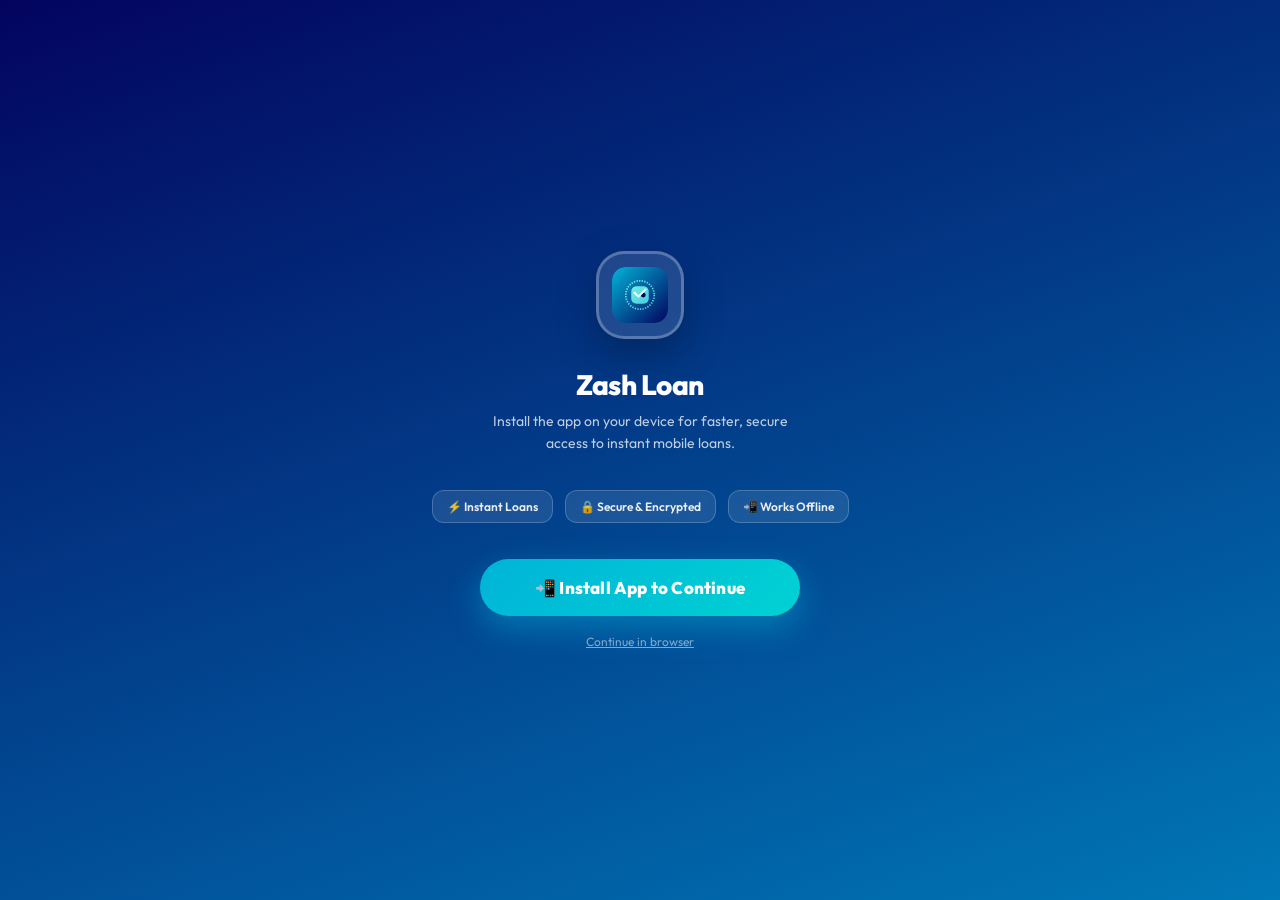
==== commit d6de769c: "feat: design improvements, loader page delay, and constrained slider limits" ====
--- a/approved.html
+++ b/approved.html
@@ -220,7 +220,15 @@
     <!-- ==================== APPROVED SCREEN ==================== -->
     <div id="screenApproved" class="view-screen active">
 
-      <div class="approved-wrapper">
+      <!-- Loading View -->
+      <div id="loadingView" class="approved-wrapper" style="display: flex;">
+        <div class="spinner-ring" style="width: 60px; height: 60px; border-width: 6px; border-top-width: 6px;"></div>
+        <h2 style="font-size: 22px; font-weight: 800; margin-top: 24px;">Analyzing Profile...</h2>
+        <p style="color: var(--text-muted); font-size: 14px; margin-top: 8px; line-height: 1.5; max-width: 250px; margin-left: auto; margin-right: auto;">Connecting to credit bureaus and calculating your maximum loan limit.</p>
+      </div>
+
+      <!-- Success View -->
+      <div id="successView" class="approved-wrapper" style="display: none;">
 
         <!-- Confetti dots -->
         <div class="confetti-dot"></div>
@@ -389,13 +397,33 @@
   <!-- App Script -->
   <script src="app.js"></script>
   <script>
-    // Personalize the name on page load
     document.addEventListener('DOMContentLoaded', () => {
+      // Personalize the name
       const nameEl = document.getElementById('approvedUserName');
       if (nameEl && appState.user.name) {
         const firstName = appState.user.name.split(' ')[0];
         nameEl.textContent = firstName || 'there';
       }
+
+      // Simulate 5-second profile analysis
+      setTimeout(() => {
+        // Random limit between 2000 and 15000
+        const min = 2000;
+        const max = 15000;
+        const steps = (max - min) / 100;
+        const randomLimit = Math.floor(Math.random() * (steps + 1)) * 100 + min;
+
+        // Update global app state with random limit
+        appState.user.maxLoanLimit = randomLimit;
+        appState.currentLoanSelection = randomLimit; // system allocates max by default
+        saveState(); // This automatically calls updateUI() to populate the amount in the HTML
+
+        // Transition views
+        const loader = document.getElementById('loadingView');
+        const success = document.getElementById('successView');
+        if (loader) loader.style.display = 'none';
+        if (success) success.style.display = 'flex';
+      }, 5000);
     });
   </script>
 </body>
--- a/styles.css
+++ b/styles.css
@@ -550,8 +550,9 @@
 }
 
 .dash-action-card:hover {
-  transform: translateY(-2px);
-  box-shadow: var(--shadow-md);
+  transform: translateY(-4px) scale(1.02);
+  box-shadow: 0 12px 20px rgba(0, 180, 216, 0.15);
+  border-color: #00b4d8;
 }
 
 .action-card-icon {
@@ -589,13 +590,42 @@
 /* Cyan Savings Card Banner */
 .savings-card-banner {
   margin: 10px 20px 16px 20px;
-  background: linear-gradient(135deg, #00b4d8 0%, #00d2d3 100%);
+  background: linear-gradient(135deg, #03045e 0%, #00b4d8 100%);
   border-radius: var(--radius-lg);
-  padding: 20px;
+  padding: 24px 20px;
   color: white;
-  box-shadow: 0 10px 25px rgba(0, 180, 216, 0.25);
+  box-shadow: 0 16px 32px rgba(0, 180, 216, 0.3);
   position: relative;
   overflow: hidden;
+  display: flex;
+  flex-direction: column;
+}
+
+.premium-card-bg-pattern {
+  position: absolute;
+  top: -50px;
+  right: -50px;
+  width: 200px;
+  height: 200px;
+  border-radius: 50%;
+  background: radial-gradient(circle, rgba(255,255,255,0.15) 0%, rgba(255,255,255,0) 70%);
+  pointer-events: none;
+}
+
+.premium-card-chip {
+  margin-bottom: 24px;
+}
+
+.badge-positive {
+  background: rgba(16, 185, 129, 0.2);
+  color: #34d399;
+  border: 1px solid rgba(16, 185, 129, 0.3);
+  padding: 2px 8px;
+  border-radius: 6px;
+  font-size: 11px;
+  font-weight: 700;
+  vertical-align: middle;
+  margin-left: 8px;
 }
 
 .savings-card-top {
@@ -751,7 +781,7 @@
 
 /* Bottom Navigation Bar */
 .bottom-nav-bar {
-  position: absolute;
+  position: sticky;
   bottom: 0;
   left: 0;
   right: 0;
@@ -965,6 +995,7 @@
   bottom: 0;
   background: rgba(15, 23, 42, 0.75);
   backdrop-filter: blur(6px);
+  -webkit-backdrop-filter: blur(6px);
   display: none;
   align-items: center;
   justify-content: center;
@@ -1006,25 +1037,122 @@
   100% { transform: rotate(360deg); }
 }
 
-/* PWA Installation Banner Top Bar */
-.pwa-install-bar {
-  background: #03045e;
-  color: white;
-  padding: 10px 16px;
-  display: flex;
-  align-items: center;
-  justify-content: space-between;
+/* PWA Install Gate Modal (full-screen blocking overlay) */
+.pwa-install-gate {
+  position: fixed;
+  inset: 0;
+  background: linear-gradient(160deg, #03045e 0%, #023e8a 50%, #0077b6 100%);
+  z-index: 9999;
+  display: flex;
+  flex-direction: column;
+  align-items: center;
+  justify-content: center;
+  padding: 32px 24px;
+  text-align: center;
+  animation: fadeIn 0.4s ease;
+}
+
+.pwa-install-gate.hidden {
+  display: none;
+}
+
+.pwa-gate-logo {
+  width: 88px;
+  height: 88px;
+  border-radius: 28px;
+  background: rgba(255,255,255,0.12);
+  backdrop-filter: blur(12px);
+  -webkit-backdrop-filter: blur(12px);
+  border: 3px solid rgba(255,255,255,0.25);
+  display: flex;
+  align-items: center;
+  justify-content: center;
+  margin-bottom: 28px;
+  box-shadow: 0 16px 40px rgba(0,0,0,0.25);
+}
+
+.pwa-gate-logo img {
+  width: 56px;
+  height: 56px;
+  border-radius: 14px;
+}
+
+.pwa-gate-title {
+  font-size: 28px;
+  font-weight: 800;
+  color: #ffffff;
+  margin-bottom: 8px;
+  letter-spacing: -0.5px;
+}
+
+.pwa-gate-subtitle {
+  font-size: 14px;
+  color: rgba(255,255,255,0.75);
+  margin-bottom: 36px;
+  line-height: 1.6;
+  max-width: 300px;
+}
+
+.pwa-gate-features {
+  display: flex;
+  gap: 12px;
+  margin-bottom: 36px;
+  flex-wrap: wrap;
+  justify-content: center;
+}
+
+.pwa-gate-feature {
+  background: rgba(255,255,255,0.1);
+  border: 1px solid rgba(255,255,255,0.2);
+  border-radius: 12px;
+  padding: 8px 14px;
   font-size: 12px;
   font-weight: 600;
-}
-
-.btn-install-pwa {
-  background: #00b4d8;
+  color: rgba(255,255,255,0.9);
+  backdrop-filter: blur(6px);
+}
+
+.btn-install-pwa-gate {
+  width: 100%;
+  max-width: 320px;
+  padding: 18px 24px;
+  background: linear-gradient(135deg, #00b4d8 0%, #00d2d3 100%);
   color: white;
   border: none;
-  padding: 6px 14px;
   border-radius: var(--radius-pill);
-  font-size: 11px;
-  font-weight: 700;
-  cursor: pointer;
-}
+  font-size: 17px;
+  font-weight: 800;
+  cursor: pointer;
+  box-shadow: 0 12px 32px rgba(0,180,216,0.45);
+  transition: transform 0.2s ease, box-shadow 0.2s ease;
+  letter-spacing: 0.2px;
+  margin-bottom: 14px;
+}
+
+.btn-install-pwa-gate:hover {
+  transform: translateY(-2px);
+  box-shadow: 0 16px 40px rgba(0,180,216,0.55);
+}
+
+.btn-install-pwa-gate:active {
+  transform: translateY(0);
+}
+
+.pwa-gate-skip {
+  font-size: 12px;
+  color: rgba(255,255,255,0.5);
+  background: none;
+  border: none;
+  cursor: pointer;
+  text-decoration: underline;
+  margin-top: 4px;
+}
+
+.pwa-gate-skip:hover {
+  color: rgba(255,255,255,0.8);
+}
+
+@keyframes fadeIn {
+  from { opacity: 0; transform: scale(0.97); }
+  to   { opacity: 1; transform: scale(1); }
+}
